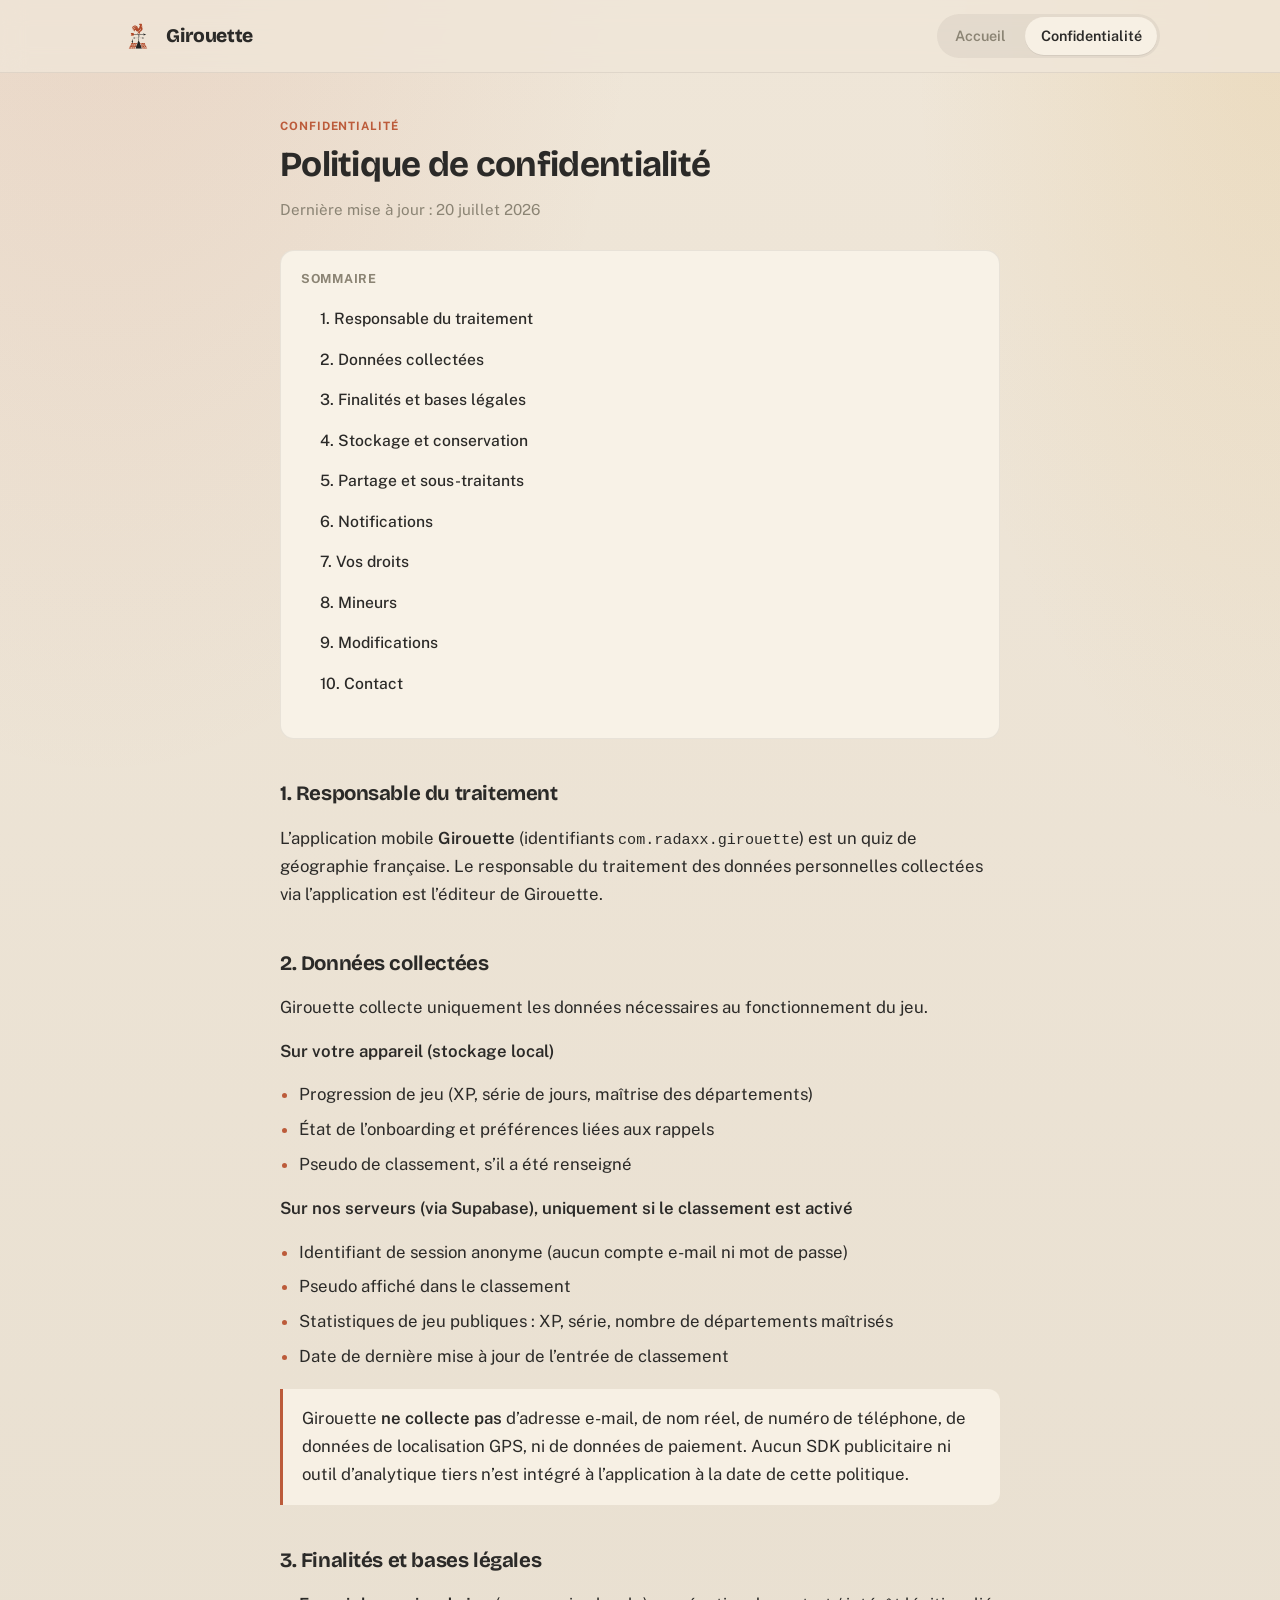
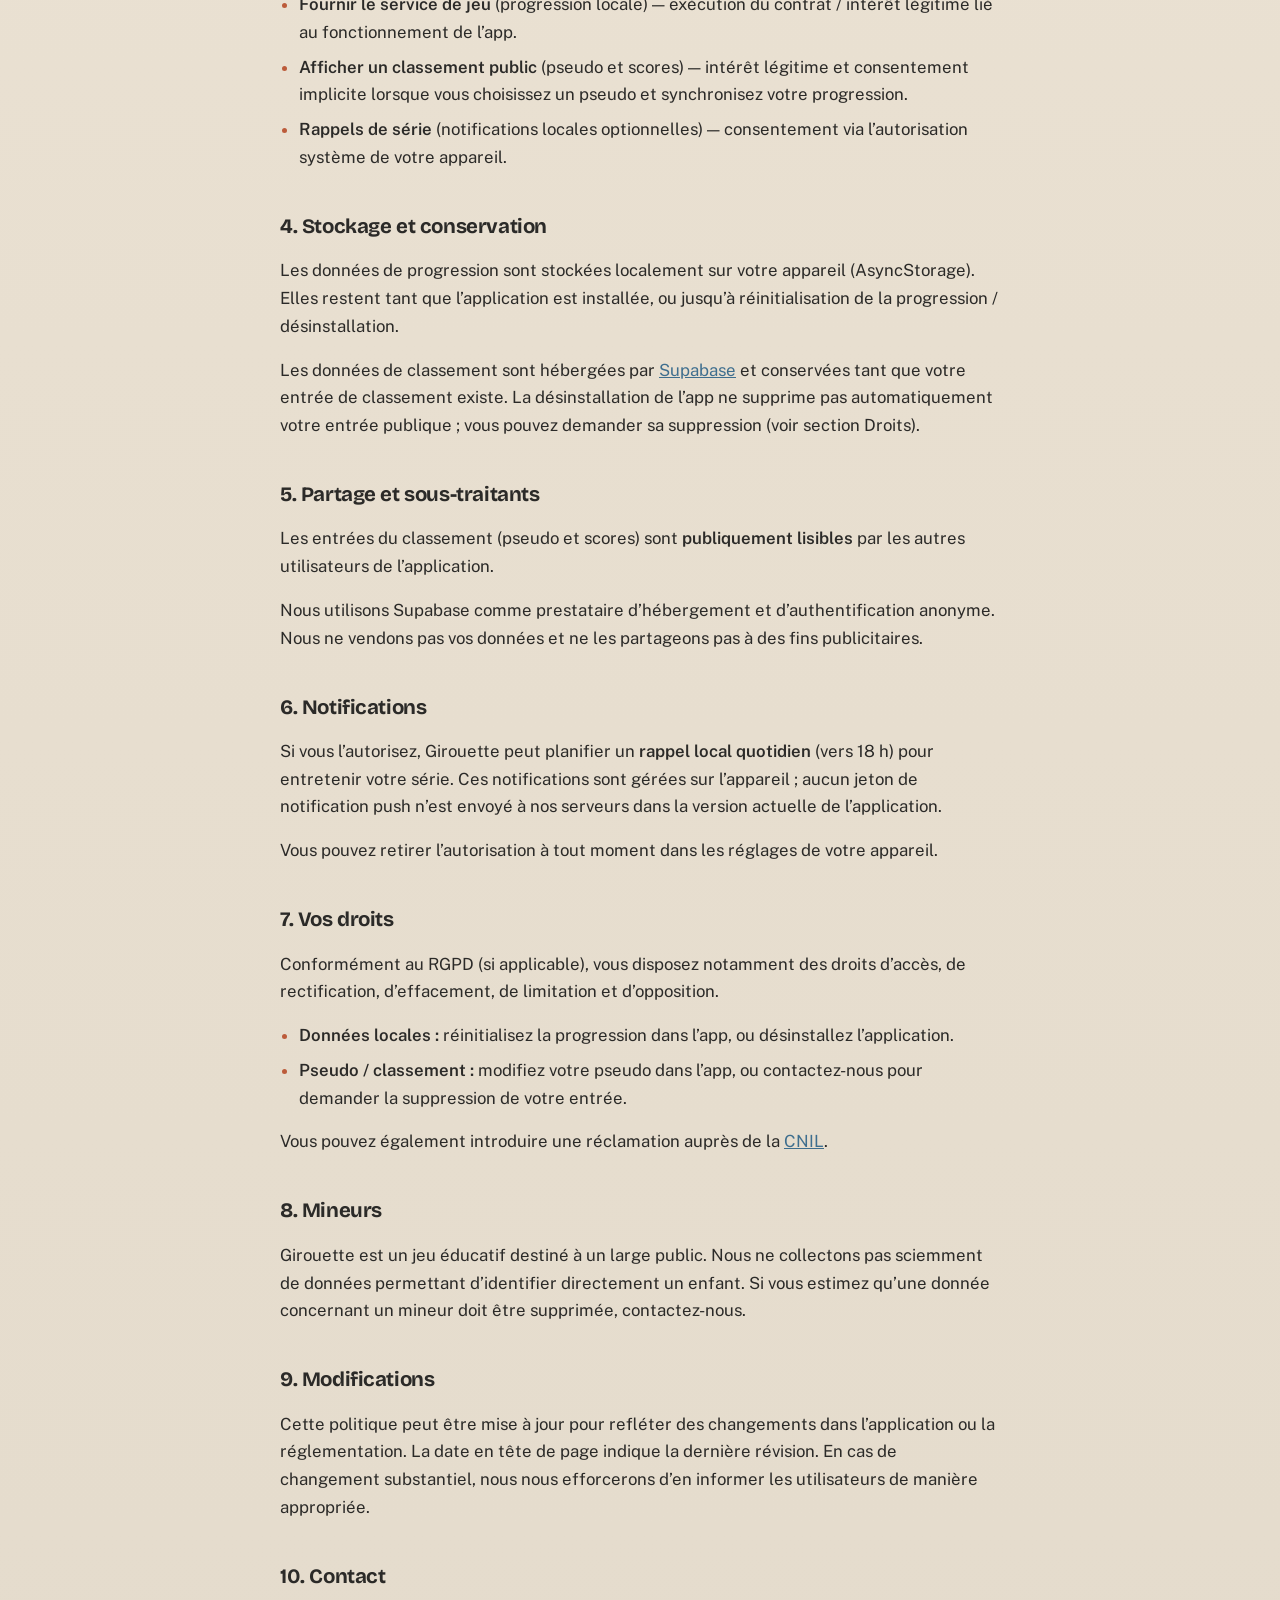
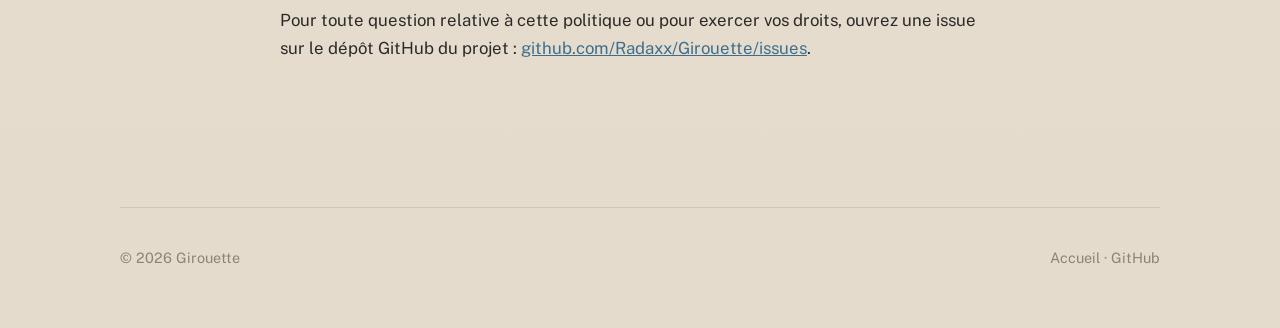
==== privacy.html @ 8427e816 "Initial commit: site vitrine Girouette (landing + confidentialité) Contenu déplacé depuis le dossier" ====
<!DOCTYPE html>
<html lang="fr">
  <head>
    <meta charset="utf-8" />
    <meta name="viewport" content="width=device-width, initial-scale=1" />
    <title>Confidentialité — Girouette</title>
    <meta
      name="description"
      content="Politique de confidentialité de l'application Girouette, quiz de géographie française."
    />
    <link rel="icon" href="assets/favicon.png" />
    <link rel="preconnect" href="https://fonts.googleapis.com" />
    <link rel="preconnect" href="https://fonts.gstatic.com" crossorigin />
    <link
      href="https://fonts.googleapis.com/css2?family=Bricolage+Grotesque:opsz,wght@12..96,700;12..96,800&family=Public+Sans:wght@400;500;600;700&display=swap"
      rel="stylesheet"
    />
    <link rel="stylesheet" href="styles.css" />
  </head>
  <body>
    <header class="site-header">
      <div class="site-header-inner">
        <a class="site-brand" href="index.html">
          <img src="assets/logo.png" alt="" width="36" height="36" />
          <span>Girouette</span>
        </a>
        <nav class="tabs" aria-label="Navigation principale">
          <a href="index.html">Accueil</a>
          <a href="privacy.html" aria-current="page">Confidentialité</a>
        </nav>
      </div>
    </header>

    <div class="privacy-wrap">
      <header>
        <p class="eyebrow">Confidentialité</p>
        <h1>Politique de confidentialité</h1>
        <p class="meta">Dernière mise à jour : 20 juillet 2026</p>

        <nav class="toc" aria-label="Sommaire">
          <p>Sommaire</p>
          <ul>
            <li><a href="#responsable">1. Responsable du traitement</a></li>
            <li><a href="#donnees">2. Données collectées</a></li>
            <li><a href="#finalites">3. Finalités et bases légales</a></li>
            <li><a href="#stockage">4. Stockage et conservation</a></li>
            <li><a href="#partage">5. Partage et sous-traitants</a></li>
            <li><a href="#notifications">6. Notifications</a></li>
            <li><a href="#droits">7. Vos droits</a></li>
            <li><a href="#mineurs">8. Mineurs</a></li>
            <li><a href="#modifications">9. Modifications</a></li>
            <li><a href="#contact">10. Contact</a></li>
          </ul>
        </nav>
      </header>

      <article>
        <section id="responsable">
          <h2>1. Responsable du traitement</h2>
          <p>
            L’application mobile <strong>Girouette</strong> (identifiants
            <code>com.radaxx.girouette</code>) est un quiz de géographie française.
            Le responsable du traitement des données personnelles collectées via
            l’application est l’éditeur de Girouette.
          </p>
        </section>

        <section id="donnees">
          <h2>2. Données collectées</h2>
          <p>Girouette collecte uniquement les données nécessaires au fonctionnement du jeu.</p>

          <p><strong>Sur votre appareil (stockage local)</strong></p>
          <ul>
            <li>Progression de jeu (XP, série de jours, maîtrise des départements)</li>
            <li>État de l’onboarding et préférences liées aux rappels</li>
            <li>Pseudo de classement, s’il a été renseigné</li>
          </ul>

          <p><strong>Sur nos serveurs (via Supabase), uniquement si le classement est activé</strong></p>
          <ul>
            <li>Identifiant de session anonyme (aucun compte e-mail ni mot de passe)</li>
            <li>Pseudo affiché dans le classement</li>
            <li>Statistiques de jeu publiques : XP, série, nombre de départements maîtrisés</li>
            <li>Date de dernière mise à jour de l’entrée de classement</li>
          </ul>

          <div class="callout">
            <p>
              Girouette <strong>ne collecte pas</strong> d’adresse e-mail, de nom réel,
              de numéro de téléphone, de données de localisation GPS, ni de données
              de paiement. Aucun SDK publicitaire ni outil d’analytique tiers n’est
              intégré à l’application à la date de cette politique.
            </p>
          </div>
        </section>

        <section id="finalites">
          <h2>3. Finalités et bases légales</h2>
          <ul>
            <li>
              <strong>Fournir le service de jeu</strong> (progression locale) —
              exécution du contrat / intérêt légitime lié au fonctionnement de l’app.
            </li>
            <li>
              <strong>Afficher un classement public</strong> (pseudo et scores) —
              intérêt légitime et consentement implicite lorsque vous choisissez un
              pseudo et synchronisez votre progression.
            </li>
            <li>
              <strong>Rappels de série</strong> (notifications locales optionnelles) —
              consentement via l’autorisation système de votre appareil.
            </li>
          </ul>
        </section>

        <section id="stockage">
          <h2>4. Stockage et conservation</h2>
          <p>
            Les données de progression sont stockées localement sur votre appareil
            (AsyncStorage). Elles restent tant que l’application est installée, ou
            jusqu’à réinitialisation de la progression / désinstallation.
          </p>
          <p>
            Les données de classement sont hébergées par
            <a href="https://supabase.com/" rel="noopener noreferrer">Supabase</a>
            et conservées tant que votre entrée de classement existe. La
            désinstallation de l’app ne supprime pas automatiquement votre entrée
            publique ; vous pouvez demander sa suppression (voir section Droits).
          </p>
        </section>

        <section id="partage">
          <h2>5. Partage et sous-traitants</h2>
          <p>
            Les entrées du classement (pseudo et scores) sont
            <strong>publiquement lisibles</strong> par les autres utilisateurs de
            l’application.
          </p>
          <p>
            Nous utilisons Supabase comme prestataire d’hébergement et
            d’authentification anonyme. Nous ne vendons pas vos données et ne les
            partageons pas à des fins publicitaires.
          </p>
        </section>

        <section id="notifications">
          <h2>6. Notifications</h2>
          <p>
            Si vous l’autorisez, Girouette peut planifier un
            <strong>rappel local quotidien</strong> (vers 18 h) pour entretenir
            votre série. Ces notifications sont gérées sur l’appareil ; aucun jeton
            de notification push n’est envoyé à nos serveurs dans la version
            actuelle de l’application.
          </p>
          <p>
            Vous pouvez retirer l’autorisation à tout moment dans les réglages de
            votre appareil.
          </p>
        </section>

        <section id="droits">
          <h2>7. Vos droits</h2>
          <p>
            Conformément au RGPD (si applicable), vous disposez notamment des droits
            d’accès, de rectification, d’effacement, de limitation et d’opposition.
          </p>
          <ul>
            <li>
              <strong>Données locales :</strong> réinitialisez la progression dans
              l’app, ou désinstallez l’application.
            </li>
            <li>
              <strong>Pseudo / classement :</strong> modifiez votre pseudo dans
              l’app, ou contactez-nous pour demander la suppression de votre entrée.
            </li>
          </ul>
          <p>
            Vous pouvez également introduire une réclamation auprès de la
            <a href="https://www.cnil.fr/" rel="noopener noreferrer">CNIL</a>.
          </p>
        </section>

        <section id="mineurs">
          <h2>8. Mineurs</h2>
          <p>
            Girouette est un jeu éducatif destiné à un large public. Nous ne
            collectons pas sciemment de données permettant d’identifier
            directement un enfant. Si vous estimez qu’une donnée concernant un
            mineur doit être supprimée, contactez-nous.
          </p>
        </section>

        <section id="modifications">
          <h2>9. Modifications</h2>
          <p>
            Cette politique peut être mise à jour pour refléter des changements
            dans l’application ou la réglementation. La date en tête de page
            indique la dernière révision. En cas de changement substantiel, nous
            nous efforcerons d’en informer les utilisateurs de manière appropriée.
          </p>
        </section>

        <section id="contact">
          <h2>10. Contact</h2>
          <p>
            Pour toute question relative à cette politique ou pour exercer vos
            droits, ouvrez une issue sur le dépôt GitHub du projet&nbsp;:
            <a href="https://github.com/Radaxx/Girouette/issues"
              >github.com/Radaxx/Girouette/issues</a
            >.
          </p>
        </section>
      </article>
    </div>

    <footer class="site-footer">
      <p>© 2026 Girouette</p>
      <p>
        <a href="index.html">Accueil</a>
        ·
        <a href="https://github.com/Radaxx/Girouette" rel="noopener noreferrer">GitHub</a>
      </p>
    </footer>
  </body>
</html>
---- styles.css ----
:root {
  --terre: #bc5b3a;
  --encre: #2b2a28;
  --papier: #efe6d8;
  --carte: #f7f0e4;
  --ocre: #d9a441;
  --muted: #8b8474;
  --vert: #5c7a5e;
  --bleu: #3e6e8e;
}

* {
  box-sizing: border-box;
}

html {
  scroll-behavior: smooth;
}

body {
  margin: 0;
  min-height: 100vh;
  color: var(--encre);
  background:
    radial-gradient(ellipse 80% 55% at 8% -8%, rgba(188, 91, 58, 0.14), transparent 55%),
    radial-gradient(ellipse 55% 45% at 100% 0%, rgba(217, 164, 65, 0.16), transparent 52%),
    linear-gradient(180deg, var(--papier) 0%, #e8dfd0 55%, #e4dbcc 100%);
  font-family: "Public Sans", system-ui, sans-serif;
  font-size: 1.05rem;
  line-height: 1.65;
}

a {
  color: var(--bleu);
}

a:hover {
  color: var(--terre);
}

/* —— Site chrome —— */
.site-header {
  position: sticky;
  top: 0;
  z-index: 20;
  backdrop-filter: blur(12px);
  background: color-mix(in srgb, var(--papier) 82%, transparent);
  border-bottom: 1px solid color-mix(in srgb, var(--encre) 8%, transparent);
}

.site-header-inner {
  width: min(1040px, calc(100% - 2.5rem));
  margin: 0 auto;
  display: flex;
  align-items: center;
  justify-content: space-between;
  gap: 1rem;
  padding: 0.85rem 0;
}

.site-brand {
  display: inline-flex;
  align-items: center;
  gap: 0.65rem;
  text-decoration: none;
  color: var(--encre);
}

.site-brand img {
  width: 36px;
  height: 36px;
  object-fit: contain;
}

.site-brand span {
  font-family: "Bricolage Grotesque", sans-serif;
  font-weight: 800;
  font-size: 1.2rem;
  letter-spacing: -0.02em;
}

.tabs {
  display: flex;
  gap: 0.25rem;
  padding: 0.2rem;
  background: color-mix(in srgb, var(--encre) 6%, transparent);
  border-radius: 999px;
}

.tabs a {
  text-decoration: none;
  color: var(--muted);
  font-weight: 600;
  font-size: 0.9rem;
  padding: 0.45rem 0.95rem;
  border-radius: 999px;
  transition: color 0.2s ease, background 0.2s ease;
}

.tabs a:hover {
  color: var(--encre);
}

.tabs a[aria-current="page"] {
  background: var(--carte);
  color: var(--encre);
  box-shadow: 0 1px 0 color-mix(in srgb, var(--encre) 8%, transparent);
}

/* —— Landing —— */
.hero {
  width: min(1040px, calc(100% - 2.5rem));
  margin: 0 auto;
  min-height: calc(100svh - 64px);
  display: grid;
  align-items: center;
  gap: 2.5rem;
  padding: 2.5rem 0 3.5rem;
  grid-template-columns: 1.05fr 0.95fr;
}

@media (max-width: 860px) {
  .hero {
    grid-template-columns: 1fr;
    min-height: auto;
    padding-top: 2rem;
  }
}

.hero-copy {
  animation: rise 0.7s ease both;
}

.hero-visual {
  animation: rise 0.9s 0.12s ease both;
  justify-self: center;
}

.hero-logo {
  width: min(220px, 42vw);
  height: auto;
  display: block;
  margin-bottom: 1.4rem;
  filter: drop-shadow(0 18px 36px rgba(43, 42, 40, 0.14));
  animation: float 5.5s ease-in-out infinite;
}

.hero-brand {
  margin: 0;
  font-family: "Bricolage Grotesque", sans-serif;
  font-weight: 800;
  font-size: clamp(3rem, 8vw, 4.6rem);
  letter-spacing: -0.035em;
  line-height: 0.95;
}

.hero-lead {
  margin: 1.15rem 0 0;
  max-width: 28rem;
  font-size: clamp(1.05rem, 2.2vw, 1.25rem);
  color: var(--muted);
  line-height: 1.5;
}

.cta-row {
  display: flex;
  flex-wrap: wrap;
  gap: 0.75rem;
  margin-top: 1.75rem;
}

.btn {
  display: inline-flex;
  align-items: center;
  justify-content: center;
  text-decoration: none;
  font-family: "Bricolage Grotesque", sans-serif;
  font-weight: 700;
  font-size: 1rem;
  border-radius: 999px;
  padding: 0.85rem 1.35rem;
  transition: transform 0.2s ease, background 0.2s ease, color 0.2s ease;
}

.btn:hover {
  transform: translateY(-1px);
}

.btn-primary {
  background: var(--terre);
  color: #fff;
}

.btn-primary:hover {
  background: #a54e32;
  color: #fff;
}

.btn-ghost {
  background: transparent;
  color: var(--encre);
  border: 1.5px solid color-mix(in srgb, var(--encre) 18%, transparent);
}

.btn-ghost:hover {
  border-color: var(--terre);
  color: var(--terre);
}

.phone-frame {
  width: min(280px, 70vw);
  border-radius: 28px;
  overflow: hidden;
  border: 3px solid color-mix(in srgb, var(--encre) 12%, transparent);
  box-shadow:
    0 30px 60px rgba(43, 42, 40, 0.16),
    0 2px 0 rgba(255, 255, 255, 0.35) inset;
  background: var(--carte);
}

.phone-frame img {
  display: block;
  width: 100%;
  height: auto;
}

.section {
  width: min(1040px, calc(100% - 2.5rem));
  margin: 0 auto;
  padding: 3.5rem 0 1rem;
}

.section + .section {
  padding-top: 2rem;
}

.section-eyebrow {
  margin: 0 0 0.55rem;
  font-size: 0.72rem;
  font-weight: 700;
  letter-spacing: 0.08em;
  text-transform: uppercase;
  color: var(--terre);
}

.section h2 {
  margin: 0 0 0.75rem;
  font-family: "Bricolage Grotesque", sans-serif;
  font-weight: 700;
  font-size: clamp(1.55rem, 3.5vw, 2rem);
  letter-spacing: -0.02em;
  line-height: 1.15;
}

.section-lead {
  margin: 0 0 1.75rem;
  max-width: 36rem;
  color: var(--muted);
}

.feature-list {
  list-style: none;
  margin: 0;
  padding: 0;
  display: grid;
  gap: 1.35rem;
}

@media (min-width: 720px) {
  .feature-list {
    grid-template-columns: repeat(3, 1fr);
    gap: 1.75rem;
  }
}

.feature-list li {
  padding-top: 0.85rem;
  border-top: 2px solid color-mix(in srgb, var(--terre) 35%, transparent);
}

.feature-list h3 {
  margin: 0 0 0.4rem;
  font-family: "Bricolage Grotesque", sans-serif;
  font-weight: 700;
  font-size: 1.15rem;
}

.feature-list p {
  margin: 0;
  color: var(--muted);
  font-size: 0.98rem;
}

.modes {
  display: grid;
  gap: 1rem;
}

@media (min-width: 720px) {
  .modes {
    grid-template-columns: repeat(3, 1fr);
  }
}

.mode {
  padding: 1.15rem 0 0;
  border-top: 1px solid color-mix(in srgb, var(--encre) 12%, transparent);
}

.mode strong {
  display: block;
  font-family: "Bricolage Grotesque", sans-serif;
  font-size: 1.15rem;
  margin-bottom: 0.35rem;
}

.mode span {
  color: var(--muted);
  font-size: 0.95rem;
}

.gallery {
  display: grid;
  gap: 1.25rem;
  grid-template-columns: repeat(3, 1fr);
}

@media (max-width: 720px) {
  .gallery {
    grid-template-columns: 1fr;
    max-width: 280px;
    margin-inline: auto;
  }
}

.gallery figure {
  margin: 0;
}

.gallery img {
  width: 100%;
  border-radius: 18px;
  border: 2px solid color-mix(in srgb, var(--encre) 10%, transparent);
  display: block;
}

.gallery figcaption {
  margin-top: 0.55rem;
  font-size: 0.85rem;
  color: var(--muted);
  text-align: center;
}

.site-footer {
  width: min(1040px, calc(100% - 2.5rem));
  margin: 4rem auto 0;
  padding: 1.5rem 0 2.75rem;
  border-top: 1px solid color-mix(in srgb, var(--encre) 12%, transparent);
  color: var(--muted);
  font-size: 0.9rem;
  display: flex;
  flex-wrap: wrap;
  gap: 0.75rem 1.5rem;
  justify-content: space-between;
}

.site-footer a {
  color: var(--muted);
  text-decoration: none;
}

.site-footer a:hover {
  color: var(--terre);
}

/* —— Privacy page —— */
.privacy-wrap {
  width: min(720px, calc(100% - 2.5rem));
  margin: 0 auto;
  padding: 2.75rem 0 4rem;
}

.privacy-wrap .eyebrow {
  margin: 0 0 0.55rem;
  font-size: 0.72rem;
  font-weight: 700;
  letter-spacing: 0.08em;
  text-transform: uppercase;
  color: var(--terre);
}

.privacy-wrap h1 {
  margin: 0;
  font-family: "Bricolage Grotesque", sans-serif;
  font-weight: 700;
  font-size: clamp(1.7rem, 4vw, 2.2rem);
  letter-spacing: -0.02em;
  line-height: 1.15;
}

.privacy-wrap .meta {
  margin: 0.75rem 0 0;
  color: var(--muted);
  font-size: 0.95rem;
}

.toc {
  margin: 1.75rem 0 0;
  padding: 1.1rem 1.25rem;
  background: color-mix(in srgb, var(--carte) 88%, white);
  border: 1px solid color-mix(in srgb, var(--encre) 8%, transparent);
  border-radius: 14px;
}

.toc p {
  margin: 0 0 0.55rem;
  font-size: 0.78rem;
  font-weight: 700;
  letter-spacing: 0.06em;
  text-transform: uppercase;
  color: var(--muted);
}

.toc ul {
  margin: 0;
  padding: 0;
  list-style: none;
  display: grid;
  gap: 0.35rem;
}

.toc a {
  color: var(--encre);
  text-decoration: none;
  font-weight: 500;
  font-size: 0.98rem;
}

.toc a:hover {
  color: var(--terre);
}

.privacy-wrap article section {
  margin-top: 2.4rem;
}

.privacy-wrap h2 {
  margin: 0 0 0.85rem;
  font-family: "Bricolage Grotesque", sans-serif;
  font-weight: 700;
  font-size: 1.28rem;
  letter-spacing: -0.02em;
}

.privacy-wrap p {
  margin: 0 0 1rem;
}

.privacy-wrap ul {
  margin: 0 0 1rem;
  padding-left: 1.2rem;
}

.privacy-wrap li {
  margin-bottom: 0.45rem;
}

.privacy-wrap li::marker {
  color: var(--terre);
}

.privacy-wrap strong {
  font-weight: 600;
}

.privacy-wrap code {
  font-size: 0.9em;
}

.callout {
  margin: 1.1rem 0;
  padding: 1.05rem 1.2rem;
  background: var(--carte);
  border-left: 3px solid var(--terre);
  border-radius: 0 12px 12px 0;
}

.callout p:last-child {
  margin-bottom: 0;
}

@keyframes rise {
  from {
    opacity: 0;
    transform: translateY(18px);
  }
  to {
    opacity: 1;
    transform: translateY(0);
  }
}

@keyframes float {
  0%,
  100% {
    transform: translateY(0);
  }
  50% {
    transform: translateY(-8px);
  }
}

@media (prefers-reduced-motion: reduce) {
  .hero-copy,
  .hero-visual,
  .hero-logo {
    animation: none;
  }
}
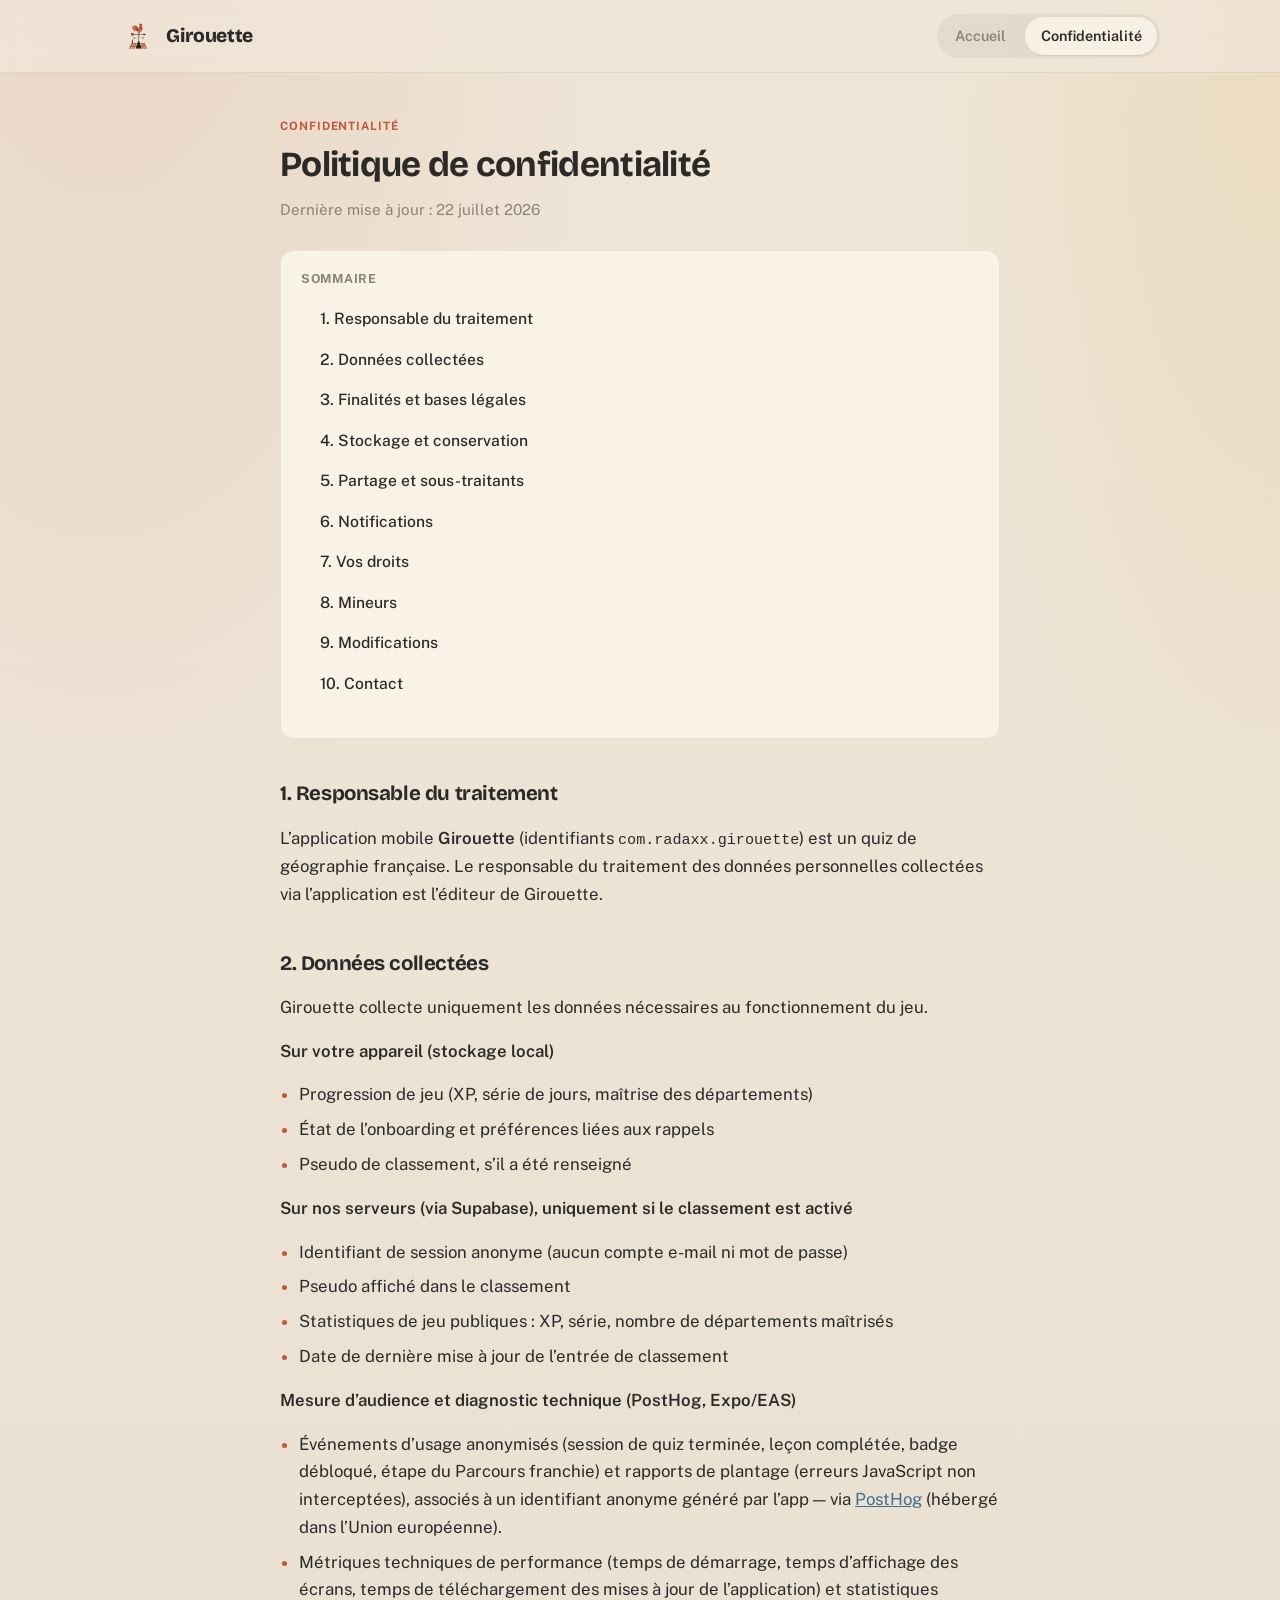
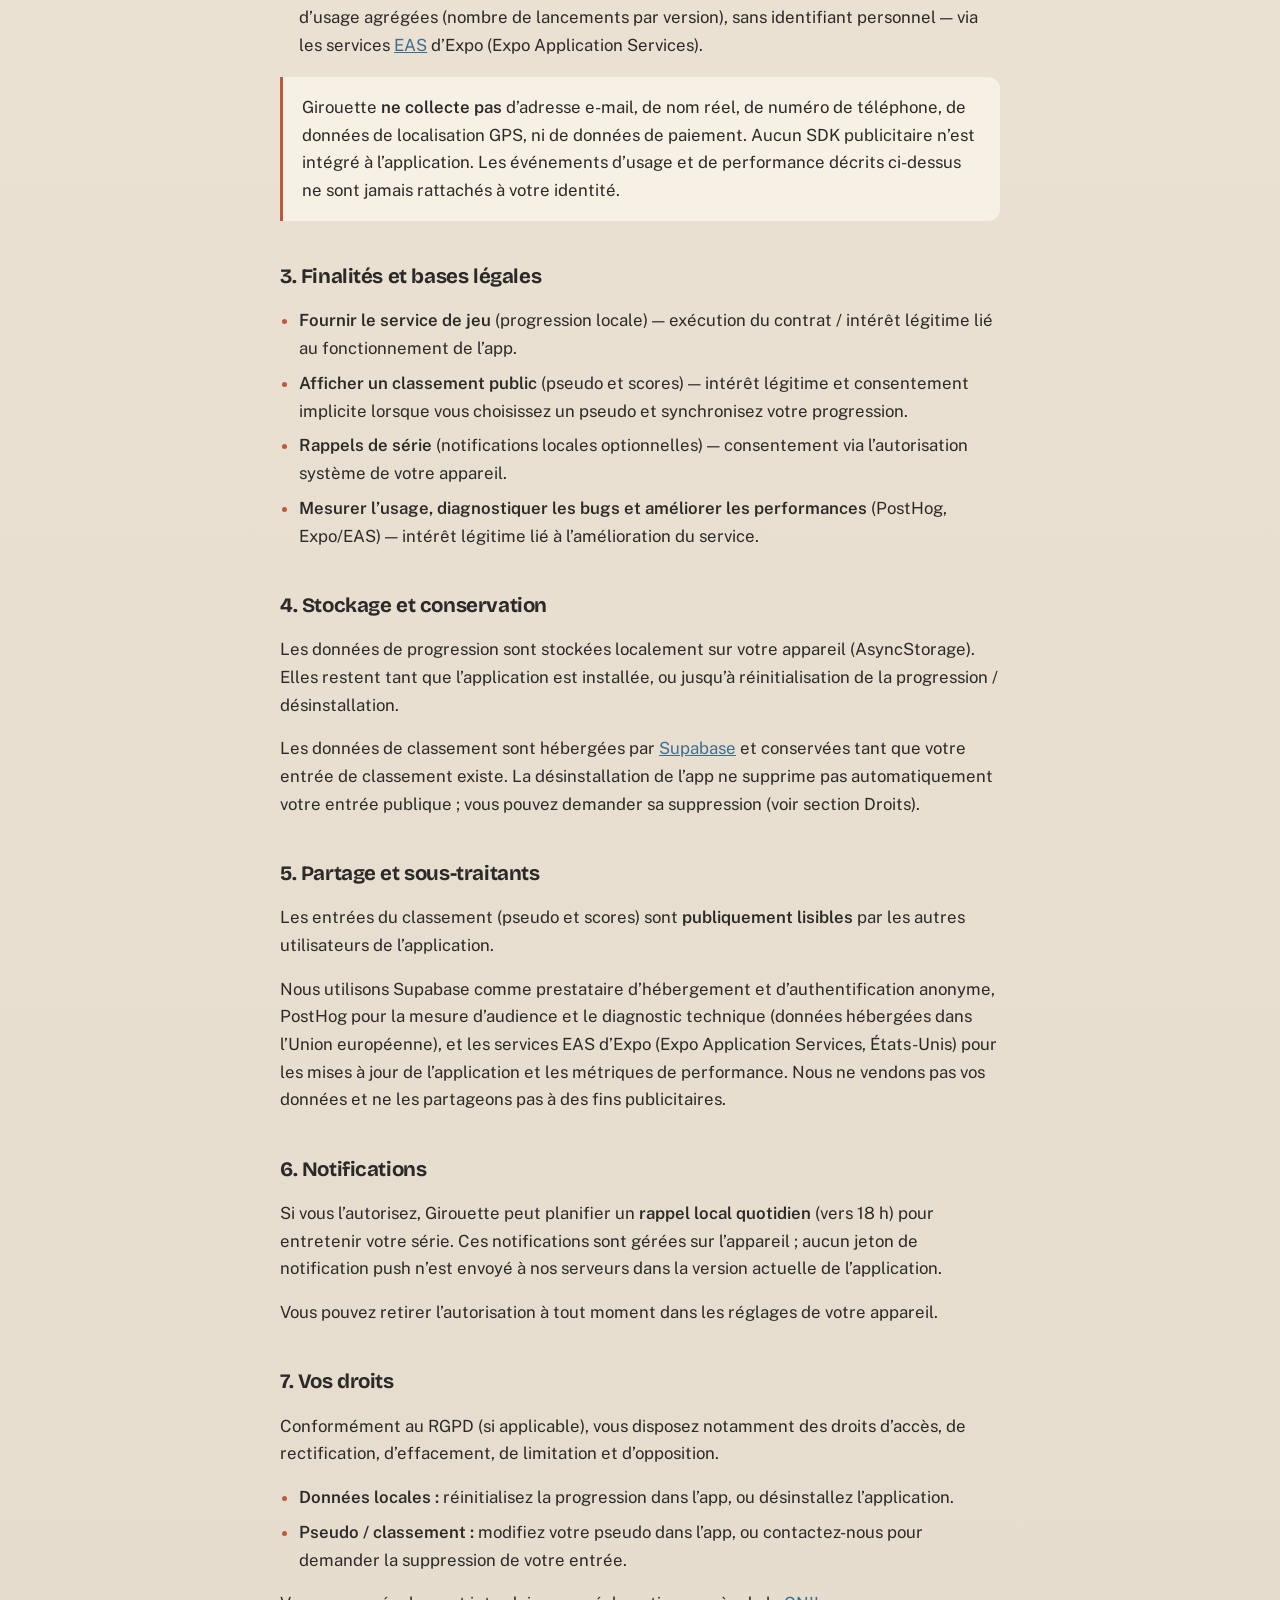
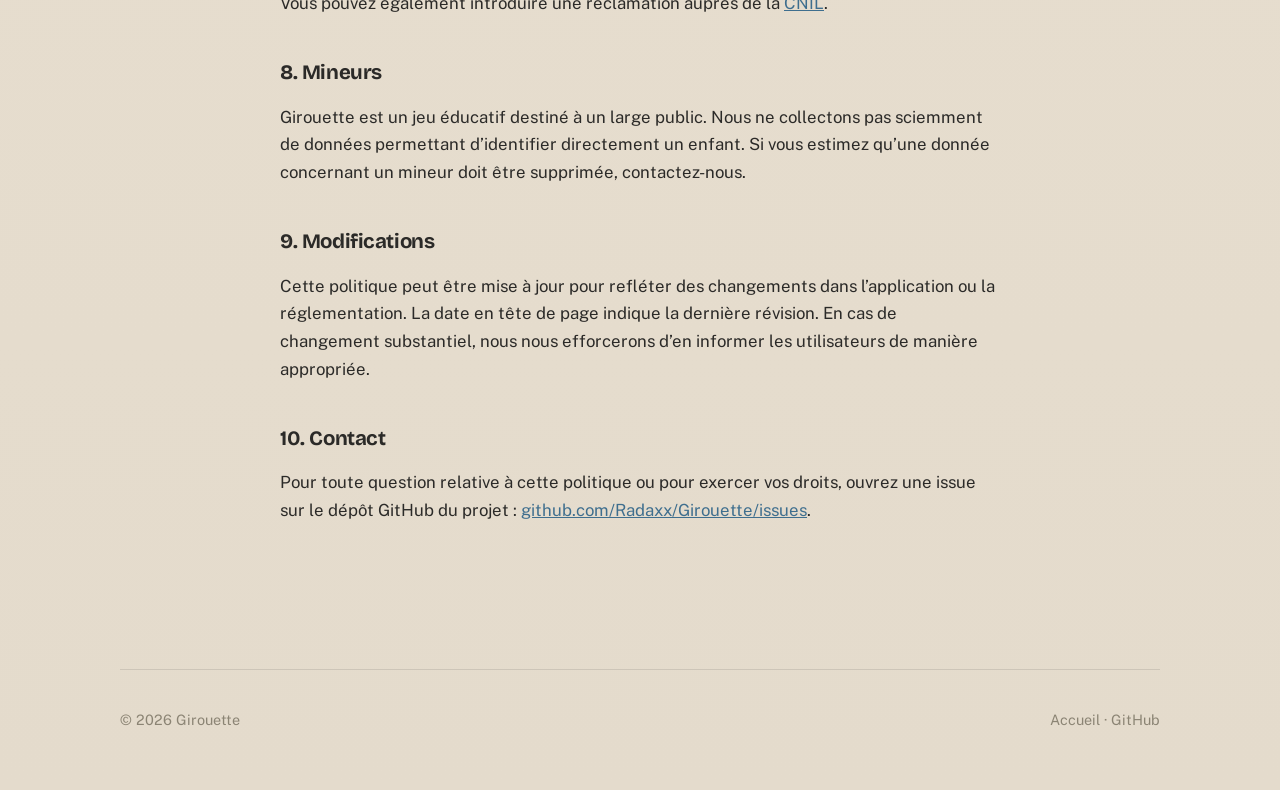
==== commit 59d3b7a1: "update privacy" ====
--- a/privacy.html
+++ b/privacy.html
@@ -35,7 +35,7 @@
       <header>
         <p class="eyebrow">Confidentialité</p>
         <h1>Politique de confidentialité</h1>
-        <p class="meta">Dernière mise à jour : 20 juillet 2026</p>
+        <p class="meta">Dernière mise à jour : 22 juillet 2026</p>
 
         <nav class="toc" aria-label="Sommaire">
           <p>Sommaire</p>
@@ -84,12 +84,33 @@
             <li>Date de dernière mise à jour de l’entrée de classement</li>
           </ul>
 
+          <p><strong>Mesure d’audience et diagnostic technique (PostHog, Expo/EAS)</strong></p>
+          <ul>
+            <li>
+              Événements d’usage anonymisés (session de quiz terminée, leçon
+              complétée, badge débloqué, étape du Parcours franchie) et rapports de
+              plantage (erreurs JavaScript non interceptées), associés à un
+              identifiant anonyme généré par l’app — via
+              <a href="https://posthog.com/" rel="noopener noreferrer">PostHog</a>
+              (hébergé dans l’Union européenne).
+            </li>
+            <li>
+              Métriques techniques de performance (temps de démarrage, temps
+              d’affichage des écrans, temps de téléchargement des mises à jour de
+              l’application) et statistiques d’usage agrégées (nombre de
+              lancements par version), sans identifiant personnel — via les
+              services <a href="https://expo.dev/eas" rel="noopener noreferrer">EAS</a>
+              d’Expo (Expo Application Services).
+            </li>
+          </ul>
+
           <div class="callout">
             <p>
               Girouette <strong>ne collecte pas</strong> d’adresse e-mail, de nom réel,
               de numéro de téléphone, de données de localisation GPS, ni de données
-              de paiement. Aucun SDK publicitaire ni outil d’analytique tiers n’est
-              intégré à l’application à la date de cette politique.
+              de paiement. Aucun SDK publicitaire n’est intégré à l’application.
+              Les événements d’usage et de performance décrits ci-dessus ne sont
+              jamais rattachés à votre identité.
             </p>
           </div>
         </section>
@@ -109,6 +130,11 @@
             <li>
               <strong>Rappels de série</strong> (notifications locales optionnelles) —
               consentement via l’autorisation système de votre appareil.
+            </li>
+            <li>
+              <strong>Mesurer l’usage, diagnostiquer les bugs et améliorer les
+              performances</strong> (PostHog, Expo/EAS) — intérêt légitime lié à
+              l’amélioration du service.
             </li>
           </ul>
         </section>
@@ -138,8 +164,12 @@
           </p>
           <p>
             Nous utilisons Supabase comme prestataire d’hébergement et
-            d’authentification anonyme. Nous ne vendons pas vos données et ne les
-            partageons pas à des fins publicitaires.
+            d’authentification anonyme, PostHog pour la mesure d’audience et le
+            diagnostic technique (données hébergées dans l’Union européenne), et
+            les services EAS d’Expo (Expo Application Services, États-Unis) pour
+            les mises à jour de l’application et les métriques de performance.
+            Nous ne vendons pas vos données et ne les partageons pas à des fins
+            publicitaires.
           </p>
         </section>
 
